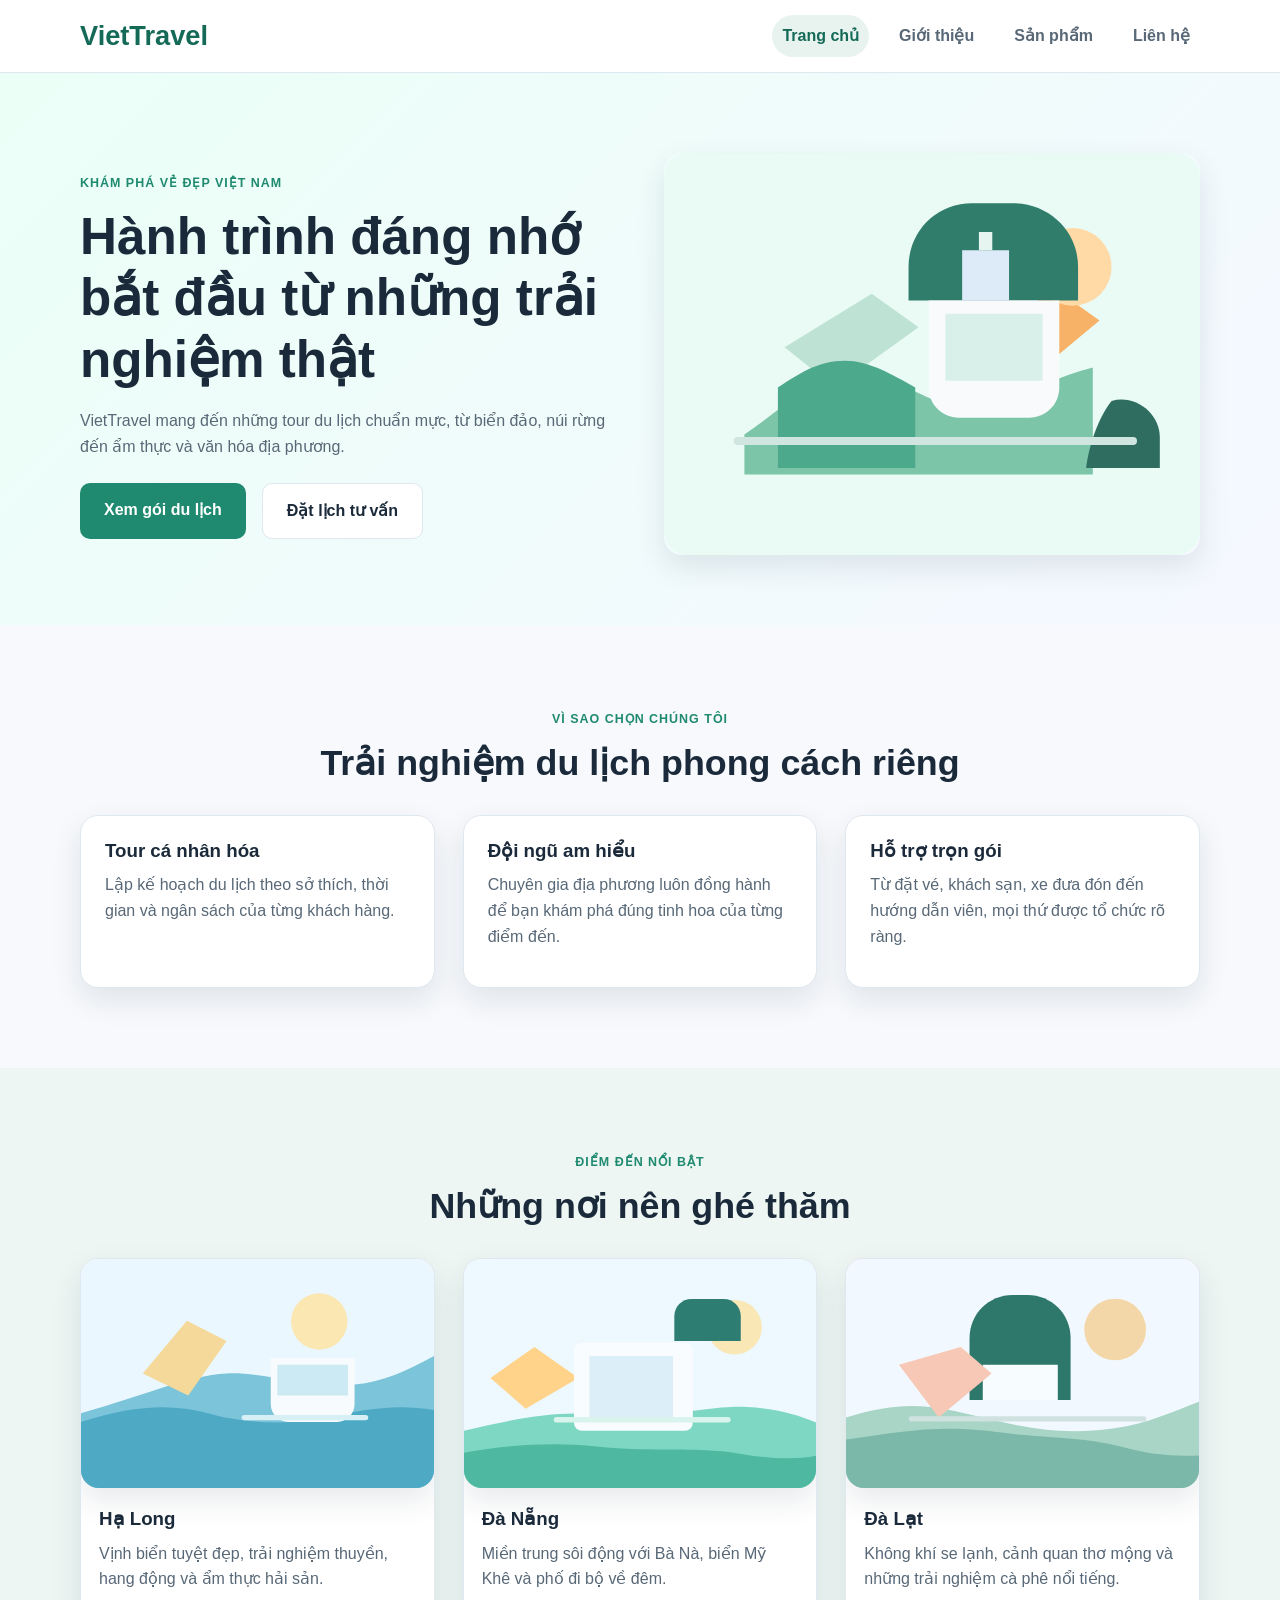
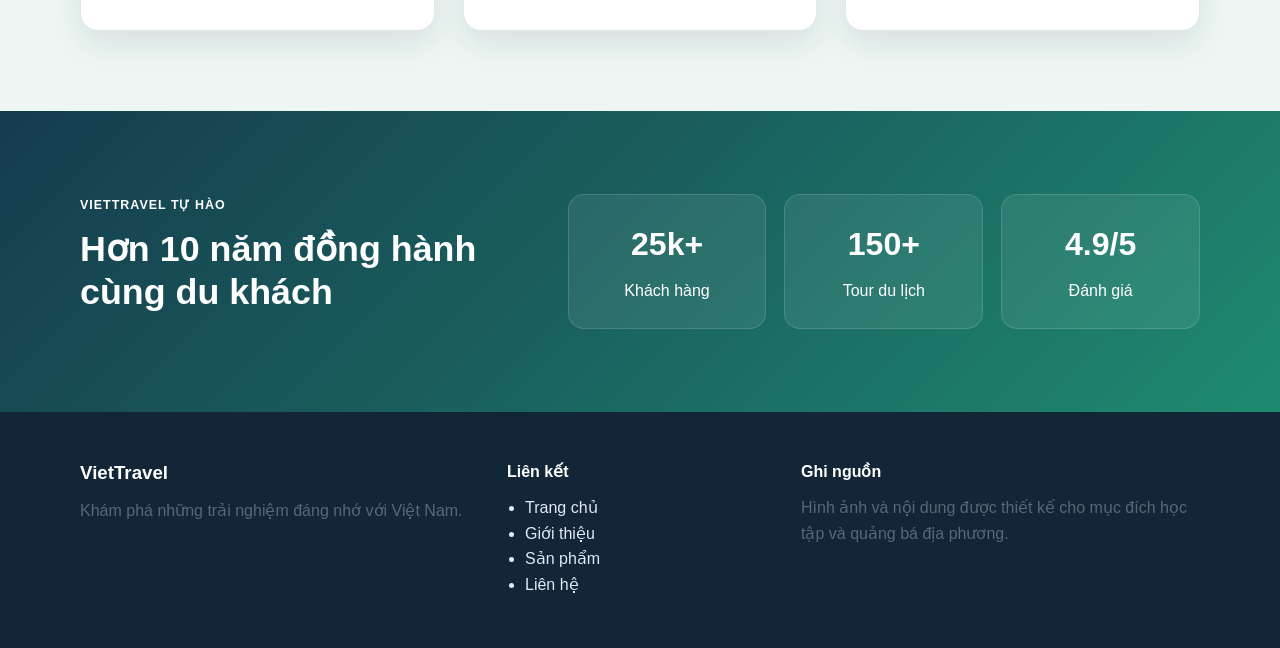
==== index.html @ 11c1dbfd "narakakoi" ====
<!DOCTYPE html>
<html lang="vi">
<head>
    <meta charset="UTF-8">
    <meta name="viewport" content="width=device-width, initial-scale=1.0">
    <title>VietTravel | Khám phá Việt Nam</title>
    <link rel="stylesheet" href="css/style.css">
</head>
<body>
    <header class="site-header">
        <div class="container nav-wrap">
            <div class="brand">VietTravel</div>
            <nav class="main-nav" aria-label="Điều hướng chính">
                <a class="active" href="index.html">Trang chủ</a>
                <a href="about.html">Giới thiệu</a>
                <a href="products.html">Sản phẩm</a>
                <a href="contact.html">Liên hệ</a>
            </nav>
        </div>
    </header>

    <main>
        <section class="hero">
            <div class="container hero-grid">
                <div class="hero-copy">
                    <p class="eyebrow">Khám phá vẻ đẹp Việt Nam</p>
                    <h1>Hành trình đáng nhớ bắt đầu từ những trải nghiệm thật</h1>
                    <p>
                        VietTravel mang đến những tour du lịch chuẩn mực, từ biển đảo, núi rừng đến ẩm thực và văn hóa địa phương.
                    </p>
                    <div class="cta-row">
                        <a class="btn btn-primary" href="products.html">Xem gói du lịch</a>
                        <a class="btn btn-secondary" href="contact.html">Đặt lịch tư vấn</a>
                    </div>
                </div>
                <div class="hero-visual">
                    <img src="images/hero-travel.svg" alt="Hình minh họa du lịch Việt Nam">
                </div>
            </div>
        </section>

        <section class="features section">
            <div class="container">
                <div class="section-heading">
                    <p class="eyebrow">Vì sao chọn chúng tôi</p>
                    <h2>Trải nghiệm du lịch phong cách riêng</h2>
                </div>
                <div class="card-grid three-col">
                    <article class="info-card">
                        <h3>Tour cá nhân hóa</h3>
                        <p>Lập kế hoạch du lịch theo sở thích, thời gian và ngân sách của từng khách hàng.</p>
                    </article>
                    <article class="info-card">
                        <h3>Đội ngũ am hiểu</h3>
                        <p>Chuyên gia địa phương luôn đồng hành để bạn khám phá đúng tinh hoa của từng điểm đến.</p>
                    </article>
                    <article class="info-card">
                        <h3>Hỗ trợ trọn gói</h3>
                        <p>Từ đặt vé, khách sạn, xe đưa đón đến hướng dẫn viên, mọi thứ được tổ chức rõ ràng.</p>
                    </article>
                </div>
            </div>
        </section>

        <section class="highlights section alt-bg">
            <div class="container">
                <div class="section-heading">
                    <p class="eyebrow">Điểm đến nổi bật</p>
                    <h2>Những nơi nên ghé thăm</h2>
                </div>
                <div class="card-grid three-col">
                    <article class="destination-card">
                        <img src="images/destination-ha-long.svg" alt="Hạ Long">
                        <div class="card-body">
                            <h3>Hạ Long</h3>
                            <p>Vịnh biển tuyệt đẹp, trải nghiệm thuyền, hang động và ẩm thực hải sản.</p>
                        </div>
                    </article>
                    <article class="destination-card">
                        <img src="images/destination-da-nang.svg" alt="Đà Nẵng">
                        <div class="card-body">
                            <h3>Đà Nẵng</h3>
                            <p>Miền trung sôi động với Bà Nà, biển Mỹ Khê và phố đi bộ về đêm.</p>
                        </div>
                    </article>
                    <article class="destination-card">
                        <img src="images/destination-da-lat.svg" alt="Đà Lạt">
                        <div class="card-body">
                            <h3>Đà Lạt</h3>
                            <p>Không khí se lạnh, cảnh quan thơ mộng và những trải nghiệm cà phê nổi tiếng.</p>
                        </div>
                    </article>
                </div>
            </div>
        </section>

        <section class="section stats-section">
            <div class="container stats-wrap">
                <div>
                    <p class="eyebrow">VietTravel tự hào</p>
                    <h2>Hơn 10 năm đồng hành cùng du khách</h2>
                </div>
                <div class="stats-grid">
                    <div class="stat-box"><strong>25k+</strong><span>Khách hàng</span></div>
                    <div class="stat-box"><strong>150+</strong><span>Tour du lịch</span></div>
                    <div class="stat-box"><strong>4.9/5</strong><span>Đánh giá</span></div>
                </div>
            </div>
        </section>
    </main>

    <footer class="site-footer">
        <div class="container footer-grid">
            <div>
                <h3>VietTravel</h3>
                <p>Khám phá những trải nghiệm đáng nhớ với Việt Nam.</p>
            </div>
            <div>
                <h4>Liên kết</h4>
                <ul>
                    <li><a href="index.html">Trang chủ</a></li>
                    <li><a href="about.html">Giới thiệu</a></li>
                    <li><a href="products.html">Sản phẩm</a></li>
                    <li><a href="contact.html">Liên hệ</a></li>
                </ul>
            </div>
            <div>
                <h4>Ghi nguồn</h4>
                <p>Hình ảnh và nội dung được thiết kế cho mục đích học tập và quảng bá địa phương.</p>
            </div>
        </div>
    </footer>
</body>
</html>
---- css/style.css ----
:root {
    --primary: #1f8a70;
    --primary-dark: #146a57;
    --accent: #f7b267;
    --bg: #f7f9fc;
    --white: #ffffff;
    --text: #1b2a3a;
    --muted: #586877;
    --border: #dfe7ef;
    --shadow: 0 12px 30px rgba(24, 40, 55, 0.10);
}

* {
    box-sizing: border-box;
}

html {
    scroll-behavior: smooth;
}

body {
    margin: 0;
    font-family: Arial, sans-serif;
    line-height: 1.6;
    color: var(--text);
    background: var(--bg);
}

a {
    color: inherit;
    text-decoration: none;
}

img {
    max-width: 100%;
    display: block;
}

.container {
    width: min(1120px, calc(100% - 32px));
    margin: 0 auto;
}

.section {
    padding: 80px 0;
}

.alt-bg {
    background: #edf6f3;
}

.site-header {
    background: var(--white);
    border-bottom: 1px solid var(--border);
    position: sticky;
    top: 0;
    z-index: 100;
}

.nav-wrap {
    display: flex;
    align-items: center;
    justify-content: space-between;
    min-height: 72px;
}

.brand {
    font-size: 1.7rem;
    font-weight: 700;
    color: var(--primary-dark);
}

.main-nav {
    display: flex;
    align-items: center;
    gap: 20px;
    flex-wrap: wrap;
}

.main-nav a {
    color: var(--muted);
    font-weight: 600;
    padding: 8px 10px;
    border-radius: 999px;
    transition: 0.2s ease;
}

.main-nav a:hover,
.main-nav a.active {
    background: rgba(31, 138, 112, 0.1);
    color: var(--primary-dark);
}

.hero {
    background: linear-gradient(135deg, #ebfff7 0%, #f5f8ff 100%);
    padding: 80px 0 70px;
}

.hero-grid,
.split-layout,
.contact-layout {
    display: grid;
    grid-template-columns: repeat(2, minmax(0, 1fr));
    gap: 48px;
    align-items: center;
}

.eyebrow {
    display: inline-block;
    margin: 0 0 12px;
    color: var(--primary);
    font-weight: 700;
    letter-spacing: 0.08em;
    text-transform: uppercase;
    font-size: 0.78rem;
}

h1, h2, h3, h4 {
    margin-top: 0;
    line-height: 1.2;
}

h1 {
    font-size: clamp(2.2rem, 4vw, 4rem);
    margin-bottom: 18px;
}

h2 {
    font-size: clamp(1.8rem, 2.8vw, 2.6rem);
    margin-bottom: 18px;
}

p {
    margin: 0 0 14px;
    color: var(--muted);
}

.cta-row {
    display: flex;
    gap: 16px;
    flex-wrap: wrap;
    margin-top: 24px;
}

.btn {
    display: inline-block;
    padding: 14px 24px;
    border-radius: 10px;
    font-weight: 700;
    transition: 0.2s ease;
}

.btn-primary {
    background: var(--primary);
    color: var(--white);
}

.btn-primary:hover {
    background: var(--primary-dark);
}

.btn-secondary {
    background: var(--white);
    color: var(--text);
    border: 1px solid var(--border);
}

.hero-visual img,
.image-panel img,
.destination-card img,
.product-card img,
.map-box img {
    width: 100%;
    border-radius: 18px;
    box-shadow: var(--shadow);
}

.card-grid {
    display: grid;
    gap: 28px;
    margin-top: 30px;
}

.three-col {
    grid-template-columns: repeat(3, minmax(0, 1fr));
}

.info-card,
.destination-card,
.product-card,
.contact-card,
.contact-form-wrap {
    background: var(--white);
    border: 1px solid var(--border);
    border-radius: 18px;
    overflow: hidden;
    box-shadow: var(--shadow);
}

.info-card,
.contact-card,
.contact-form-wrap,
.product-card {
    padding: 24px;
}

.destination-card .card-body,
.product-card .card-body {
    padding: 20px 18px 24px;
}

.destination-card h3,
.product-card h3,
.info-card h3 {
    margin-bottom: 10px;
}

.price {
    display: inline-block;
    background: rgba(247, 178, 103, 0.18);
    color: #965a20;
    padding: 6px 10px;
    border-radius: 999px;
    font-weight: 700;
    margin-bottom: 14px;
}

.product-card ul {
    margin: 16px 0 0;
    padding-left: 18px;
    color: var(--text);
}

.section-heading {
    text-align: center;
    max-width: 700px;
    margin: 0 auto 24px;
}

.stats-section {
    background: linear-gradient(135deg, #153b4d, #1f8a70);
    color: var(--white);
}

.stats-section .eyebrow,
.stats-section h2,
.stats-section .stat-box span,
.stats-section .stat-box strong {
    color: var(--white);
}

.stats-wrap {
    display: grid;
    gap: 24px;
    align-items: center;
    grid-template-columns: 1.1fr 1.5fr;
}

.stats-grid {
    display: grid;
    gap: 18px;
    grid-template-columns: repeat(3, minmax(0, 1fr));
}

.four-col {
    grid-template-columns: repeat(4, minmax(0, 1fr));
}

.stat-box {
    background: rgba(255, 255, 255, 0.08);
    border: 1px solid rgba(255, 255, 255, 0.14);
    border-radius: 16px;
    padding: 24px 18px;
    text-align: center;
}

.stat-box strong {
    display: block;
    font-size: 2rem;
    margin-bottom: 8px;
}

.page-banner {
    background: linear-gradient(135deg, #1f8a70, #265a7a);
    color: var(--white);
    padding: 80px 0 60px;
}

.page-banner h1 {
    max-width: 720px;
    margin-bottom: 0;
    color: var(--white);
}

.narrow {
    max-width: 800px;
}

.service-list {
    display: grid;
    grid-template-columns: repeat(2, minmax(0, 1fr));
    gap: 18px;
    margin-top: 24px;
}

.service-item {
    background: var(--white);
    border: 1px solid var(--border);
    border-radius: 12px;
    padding: 18px 20px;
    font-weight: 600;
    box-shadow: var(--shadow);
}

.contact-layout {
    align-items: start;
}

.contact-card h2 {
    margin-bottom: 20px;
}

.form-row {
    display: flex;
    flex-direction: column;
    gap: 8px;
    margin-bottom: 18px;
}

label {
    font-weight: 700;
    color: var(--text);
}

input,
textarea {
    width: 100%;
    border: 1px solid var(--border);
    border-radius: 10px;
    padding: 12px 14px;
    font: inherit;
    background: #f9fbfc;
}

textarea {
    resize: vertical;
}

.map-box {
    background: var(--white);
    border: 1px solid var(--border);
    border-radius: 18px;
    overflow: hidden;
    box-shadow: var(--shadow);
}

.site-footer {
    background: #122637;
    color: #dfeaf6;
    padding: 50px 0;
}

.footer-grid {
    display: grid;
    grid-template-columns: 1.5fr 1fr 1.5fr;
    gap: 28px;
}

.site-footer h3,
.site-footer h4 {
    color: var(--white);
    margin-bottom: 14px;
}

.site-footer ul {
    margin: 0;
    padding-left: 18px;
}

.site-footer a {
    color: #dfeaf6;
}

@media (max-width: 768px) {
    .hero-grid,
    .split-layout,
    .stats-wrap,
    .contact-layout,
    .three-col,
    .footer-grid,
    .service-list,
    .four-col {
        grid-template-columns: 1fr;
    }

    .nav-wrap {
        flex-direction: column;
        justify-content: center;
        padding: 16px 0;
        gap: 12px;
    }

    .main-nav {
        justify-content: center;
    }

    .section {
        padding: 60px 0;
    }

    .hero {
        padding-top: 60px;
    }
}
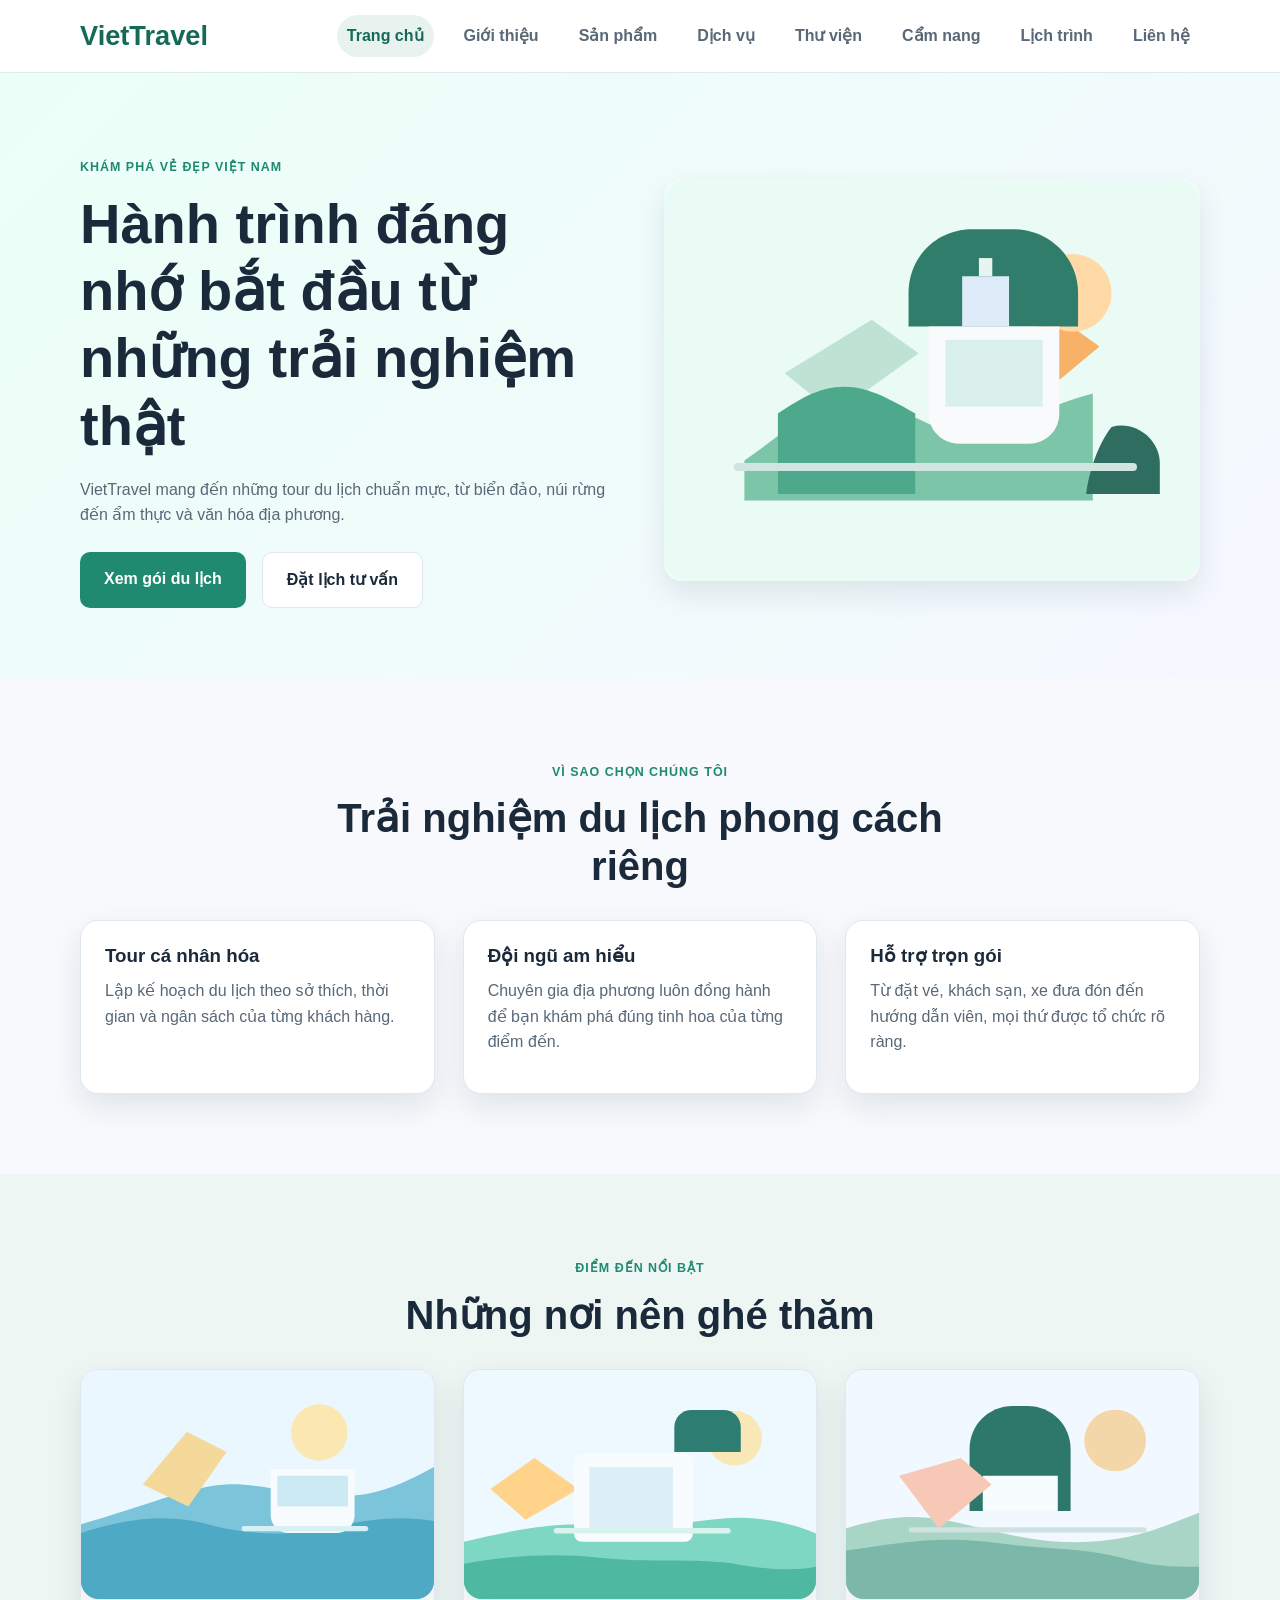
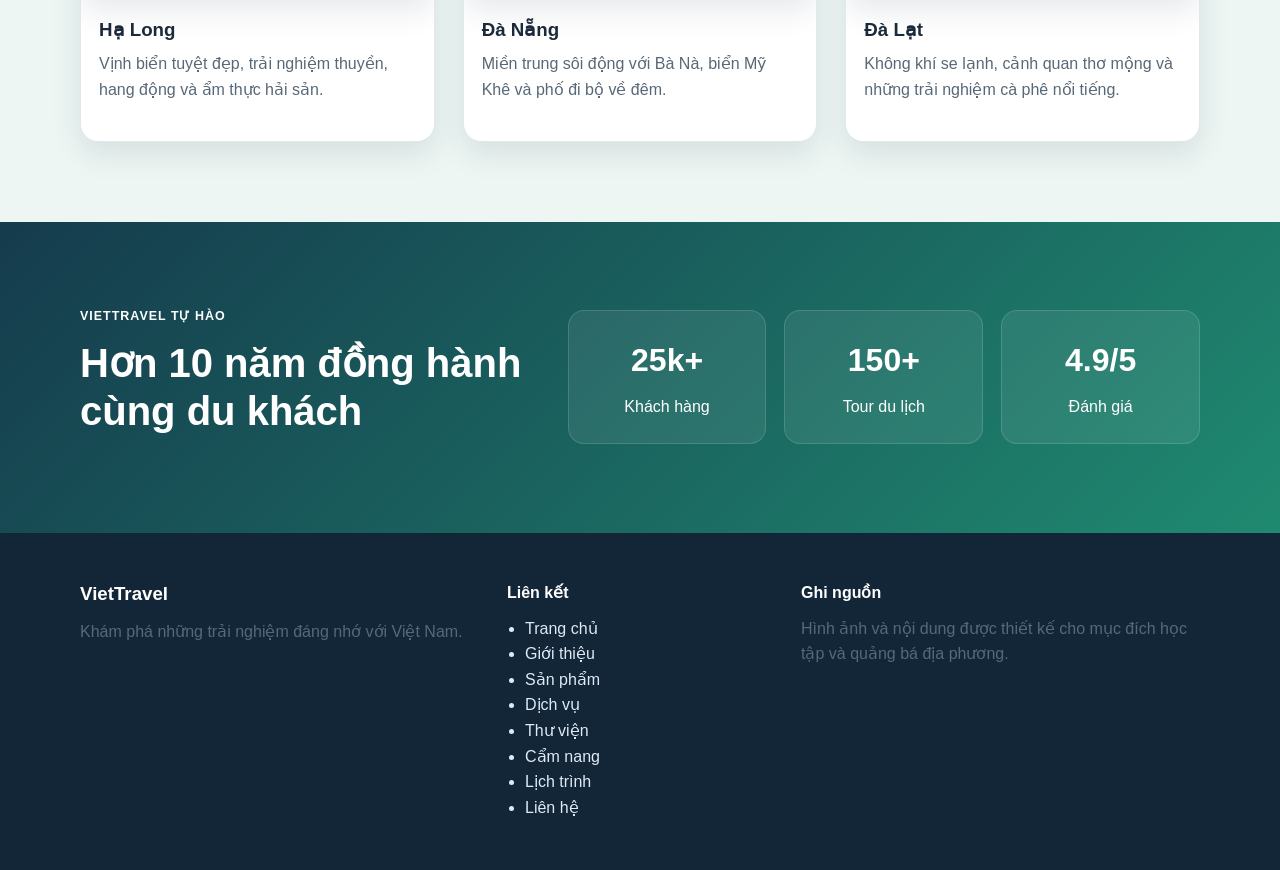
==== commit 4c7ecb6a: "update code" ====
--- a/index.html
+++ b/index.html
@@ -14,6 +14,10 @@
                 <a class="active" href="index.html">Trang chủ</a>
                 <a href="about.html">Giới thiệu</a>
                 <a href="products.html">Sản phẩm</a>
+                <a href="services.html">Dịch vụ</a>
+                <a href="gallery.html">Thư viện</a>
+                <a href="blog.html">Cẩm nang</a>
+                <a href="details.html">Lịch trình</a>
                 <a href="contact.html">Liên hệ</a>
             </nav>
         </div>
@@ -121,6 +125,10 @@
                     <li><a href="index.html">Trang chủ</a></li>
                     <li><a href="about.html">Giới thiệu</a></li>
                     <li><a href="products.html">Sản phẩm</a></li>
+                    <li><a href="services.html">Dịch vụ</a></li>
+                    <li><a href="gallery.html">Thư viện</a></li>
+                    <li><a href="blog.html">Cẩm nang</a></li>
+                    <li><a href="details.html">Lịch trình</a></li>
                     <li><a href="contact.html">Liên hệ</a></li>
                 </ul>
             </div>
--- a/css/style.css
+++ b/css/style.css
@@ -121,12 +121,12 @@
 }
 
 h1 {
-    font-size: clamp(2.2rem, 4vw, 4rem);
+    font-size: 3.5rem;
     margin-bottom: 18px;
 }
 
 h2 {
-    font-size: clamp(1.8rem, 2.8vw, 2.6rem);
+    font-size: 2.5rem;
     margin-bottom: 18px;
 }
 
@@ -381,15 +381,36 @@
     color: #dfeaf6;
 }
 
+.text-link {
+    display: inline-block;
+    margin-top: 8px;
+    color: var(--primary-dark);
+    font-weight: 700;
+}
+
+.text-link:hover {
+    text-decoration: underline;
+}
+
+.section-note {
+    margin: 24px 0 0;
+    text-align: center;
+}
+
+@media (max-width: 900px) {
+    .three-col,
+    .service-list,
+    .four-col {
+        grid-template-columns: repeat(2, minmax(0, 1fr));
+    }
+}
+
 @media (max-width: 768px) {
     .hero-grid,
     .split-layout,
     .stats-wrap,
     .contact-layout,
-    .three-col,
-    .footer-grid,
-    .service-list,
-    .four-col {
+    .footer-grid {
         grid-template-columns: 1fr;
     }
 
@@ -411,4 +432,46 @@
     .hero {
         padding-top: 60px;
     }
-}
+
+    h1 {
+        font-size: 2.75rem;
+    }
+
+    h2 {
+        font-size: 2rem;
+    }
+}
+
+@media (max-width: 560px) {
+    .three-col,
+    .service-list,
+    .four-col,
+    .stats-grid {
+        grid-template-columns: 1fr;
+    }
+
+    .section {
+        padding: 52px 0;
+    }
+
+    .main-nav {
+        gap: 4px;
+    }
+
+    .main-nav a {
+        padding: 7px 8px;
+        font-size: 0.9rem;
+    }
+
+    h1 {
+        font-size: 2.25rem;
+    }
+
+    h2 {
+        font-size: 1.75rem;
+    }
+
+    .btn {
+        padding: 12px 18px;
+    }
+}
